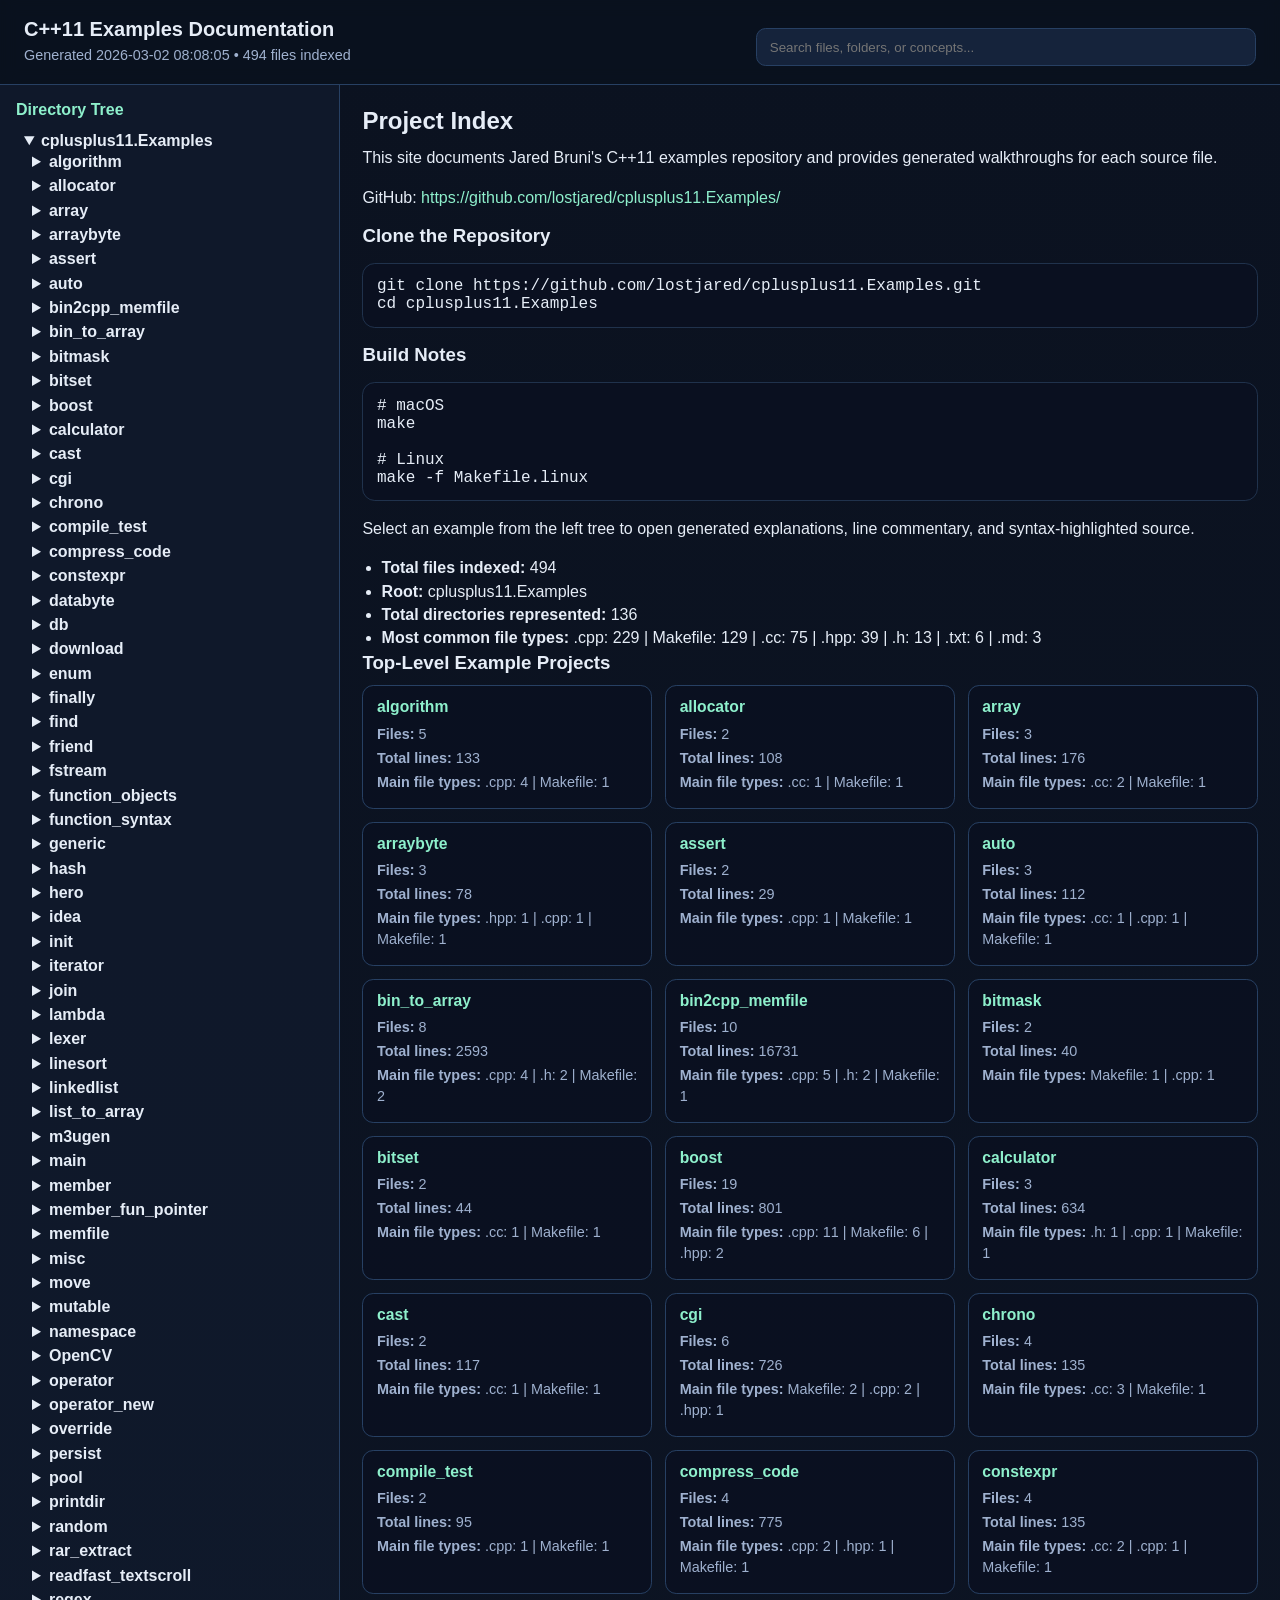
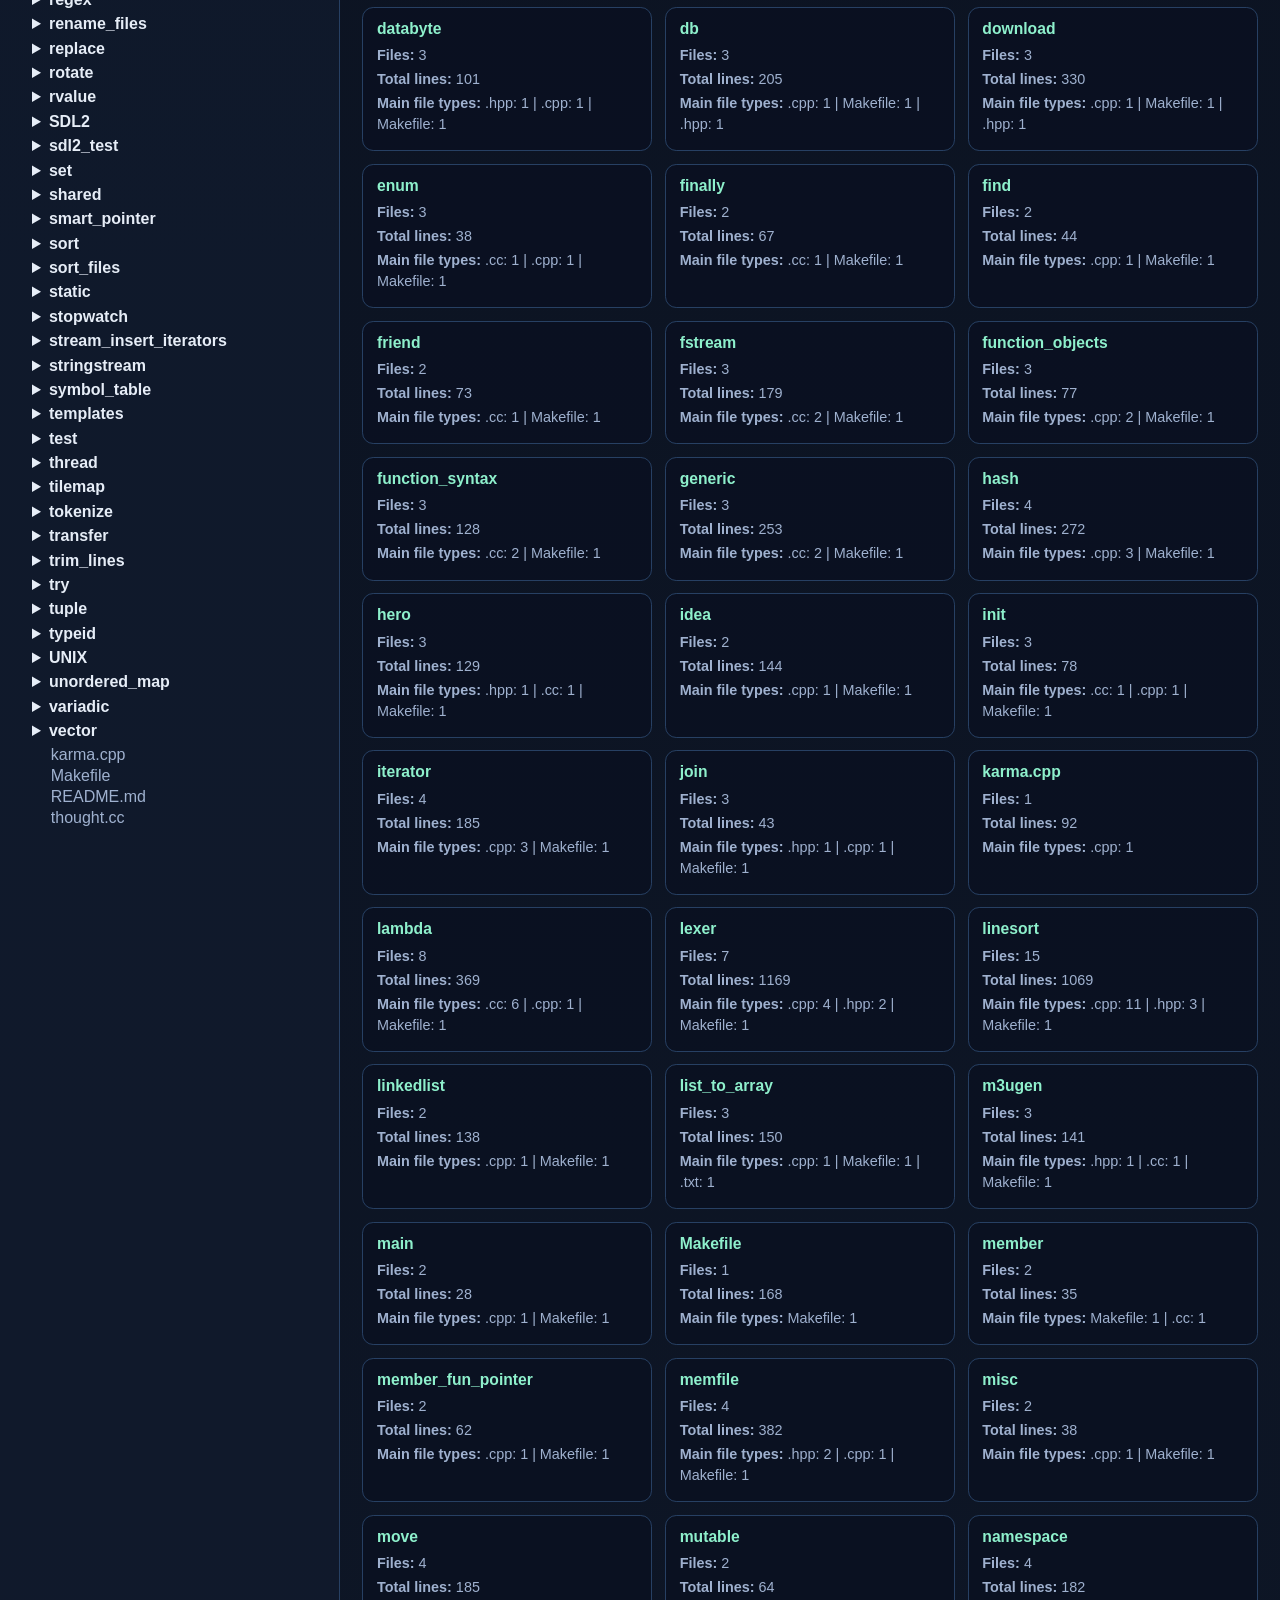
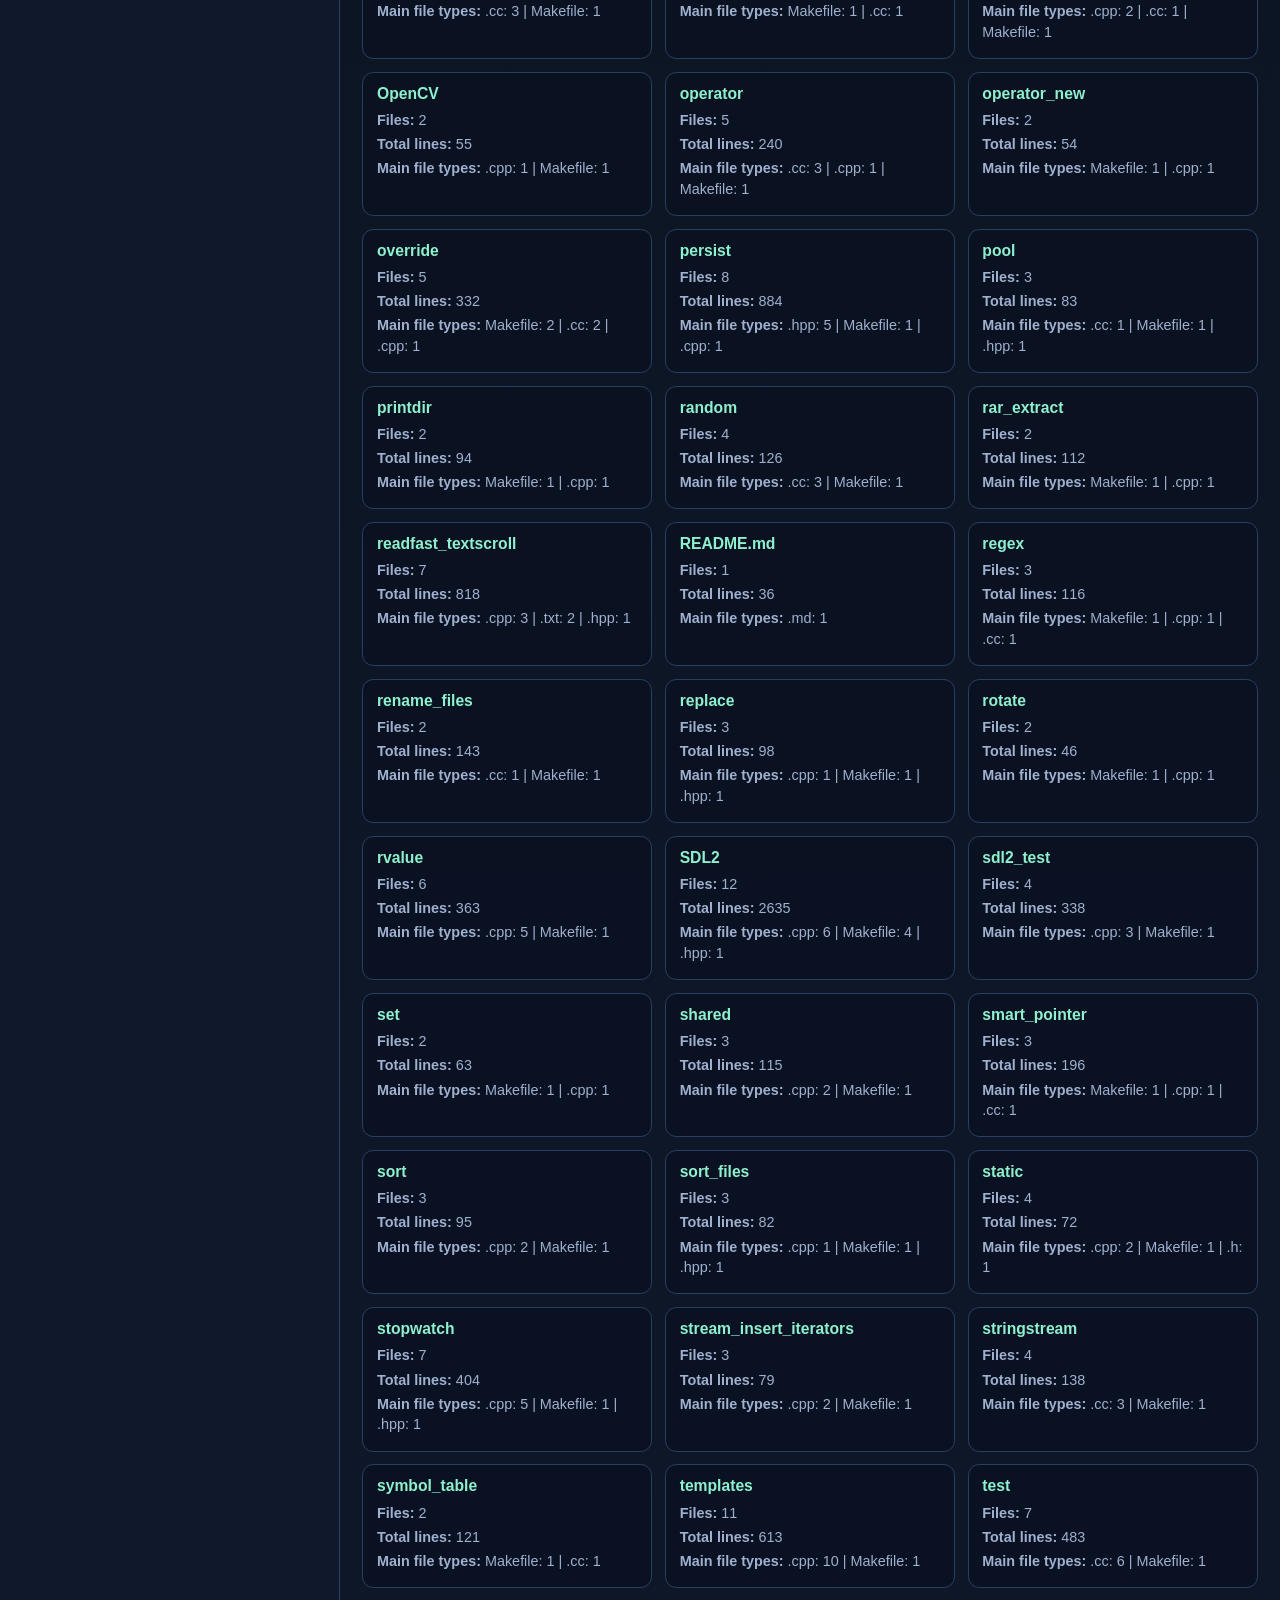
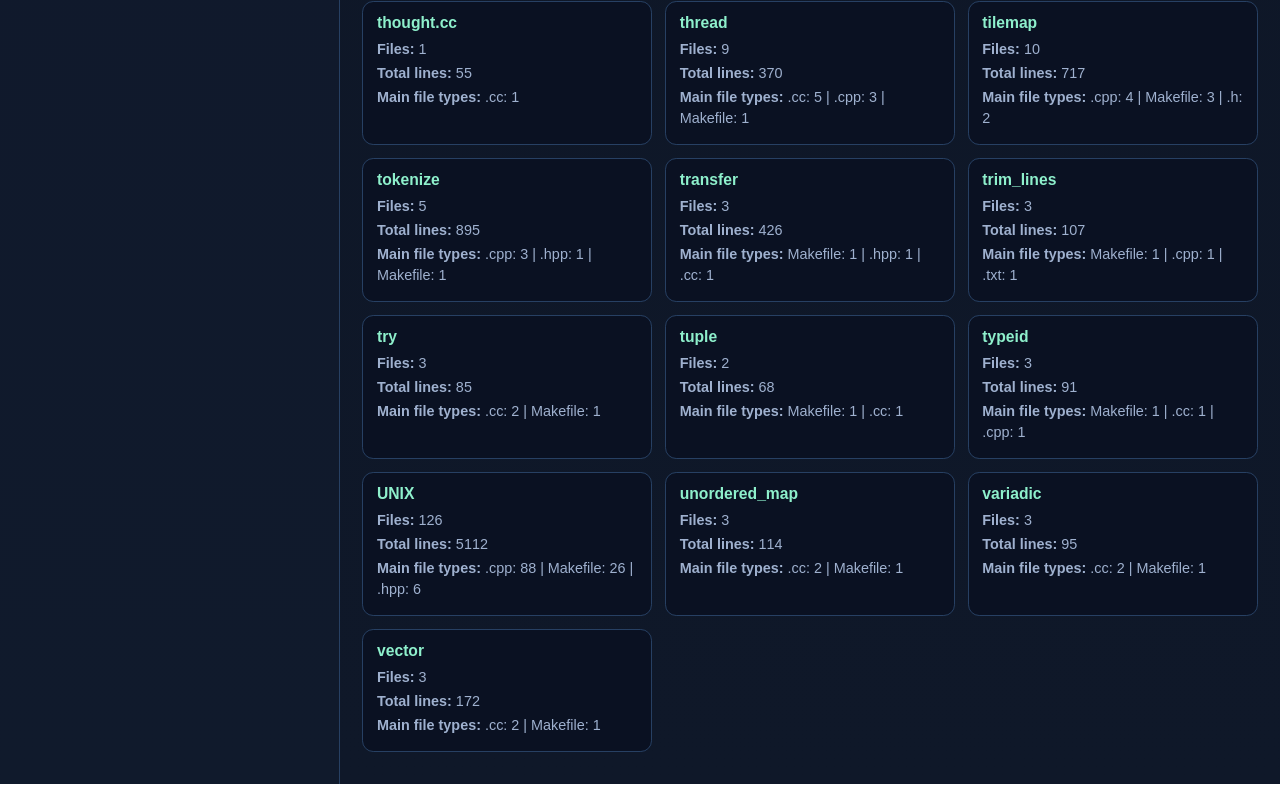
==== 11/index.html @ 13aecd10 "modern cplusplus examples website" ====
<!doctype html>
<html lang="en">
<head>
  <meta charset="UTF-8" />
  <meta name="viewport" content="width=device-width, initial-scale=1.0" />
  <meta http-equiv="Cache-Control" content="no-cache, no-store, must-revalidate" />
  <title>C++11 Examples Documentation</title>
  <link rel="stylesheet" href="assets/highlightjs/github-dark.min.css?v=20260302080805" />
  <link rel="stylesheet" href="assets/styles.css?v=20260302080805" />
</head>
<body>
  <header class="topbar">
    <div>
      <h1>C++11 Examples Documentation</h1>
      <p id="siteMeta"></p>
    </div>
    <input id="search" type="search" placeholder="Search files, folders, or concepts..." />
  </header>

  <main class="layout">
    <aside class="sidebar">
      <h2>Directory Tree</h2>
      <nav id="tree" class="tree"></nav>
    </aside>

    <section class="content" id="content">
      <div class="welcome">
        <h2>Project Index</h2>
        <p>This site documents Jared Bruni's C++11 examples repository and provides generated walkthroughs for each source file.</p>
        <p>
          GitHub: <a class="ext-link" href="https://github.com/lostjared/cplusplus11.Examples/" target="_blank" rel="noopener noreferrer">https://github.com/lostjared/cplusplus11.Examples/</a>
        </p>
        <h3>Clone the Repository</h3>
        <pre><code>git clone https://github.com/lostjared/cplusplus11.Examples.git
cd cplusplus11.Examples</code></pre>
        <h3>Build Notes</h3>
        <pre><code># macOS
make

# Linux
make -f Makefile.linux</code></pre>
        <p>Select an example from the left tree to open generated explanations, line commentary, and syntax-highlighted source.</p>
        <ul id="quickStats"></ul>
        <h3>Top-Level Example Projects</h3>
        <div id="projectCards" class="project-cards"></div>
      </div>
    </section>
  </main>

  <script src="data.js?v=20260302080805"></script>
  <script src="assets/highlightjs/highlight.min.js?v=20260302080805"></script>
  <script src="assets/app.js?v=20260302080805"></script>
</body>
</html>
---- 11/assets/highlightjs/github-dark.min.css ----
pre code.hljs{display:block;overflow-x:auto;padding:1em}code.hljs{padding:3px 5px}/*!
  Theme: GitHub Dark
  Description: Dark theme as seen on github.com
  Author: github.com
  Maintainer: @Hirse
  Updated: 2021-05-15

  Outdated base version: https://github.com/primer/github-syntax-dark
  Current colors taken from GitHub's CSS
*/.hljs{color:#c9d1d9;background:#0d1117}.hljs-doctag,.hljs-keyword,.hljs-meta .hljs-keyword,.hljs-template-tag,.hljs-template-variable,.hljs-type,.hljs-variable.language_{color:#ff7b72}.hljs-title,.hljs-title.class_,.hljs-title.class_.inherited__,.hljs-title.function_{color:#d2a8ff}.hljs-attr,.hljs-attribute,.hljs-literal,.hljs-meta,.hljs-number,.hljs-operator,.hljs-selector-attr,.hljs-selector-class,.hljs-selector-id,.hljs-variable{color:#79c0ff}.hljs-meta .hljs-string,.hljs-regexp,.hljs-string{color:#a5d6ff}.hljs-built_in,.hljs-symbol{color:#ffa657}.hljs-code,.hljs-comment,.hljs-formula{color:#8b949e}.hljs-name,.hljs-quote,.hljs-selector-pseudo,.hljs-selector-tag{color:#7ee787}.hljs-subst{color:#c9d1d9}.hljs-section{color:#1f6feb;font-weight:700}.hljs-bullet{color:#f2cc60}.hljs-emphasis{color:#c9d1d9;font-style:italic}.hljs-strong{color:#c9d1d9;font-weight:700}.hljs-addition{color:#aff5b4;background-color:#033a16}.hljs-deletion{color:#ffdcd7;background-color:#67060c}
---- 11/assets/styles.css ----
:root {
  color-scheme: light dark;
  --bg: #0b1220;
  --panel: #111b2e;
  --panel-2: #15233b;
  --text: #e6edf7;
  --muted: #9fb1cf;
  --accent: #6ea8fe;
  --accent-2: #8ef0cc;
  --border: #274063;
  --code: #0a1020;
}

* { box-sizing: border-box; }

body {
  margin: 0;
  font-family: Inter, Segoe UI, Roboto, Helvetica, Arial, sans-serif;
  background: linear-gradient(180deg, #0b1220 0%, #0f1829 100%);
  color: var(--text);
  min-height: 100vh;
}

.topbar {
  display: flex;
  justify-content: space-between;
  gap: 1rem;
  align-items: end;
  padding: 1.1rem 1.5rem;
  border-bottom: 1px solid var(--border);
  background: rgba(10, 18, 30, 0.94);
  position: sticky;
  top: 0;
  backdrop-filter: blur(8px);
  z-index: 10;
}

.topbar h1 { margin: 0; font-size: 1.25rem; }
.topbar p { margin: 0.3rem 0 0; color: var(--muted); font-size: 0.9rem; }

#search {
  width: min(500px, 48vw);
  padding: 0.65rem 0.8rem;
  border: 1px solid var(--border);
  border-radius: 0.6rem;
  background: var(--panel-2);
  color: var(--text);
}

.layout {
  display: grid;
  grid-template-columns: 340px 1fr;
  min-height: calc(100vh - 74px);
}

.sidebar {
  border-right: 1px solid var(--border);
  padding: 1rem;
  background: rgba(17, 27, 46, 0.72);
  overflow: auto;
}

.sidebar h2 {
  margin: 0 0 0.8rem;
  font-size: 1rem;
  color: var(--accent-2);
}

.tree details { margin-left: 0.5rem; }
.tree summary {
  cursor: pointer;
  color: var(--text);
  font-weight: 600;
  margin: 0.2rem 0;
}

.tree .file {
  display: block;
  color: var(--muted);
  text-decoration: none;
  margin: 0.18rem 0 0.18rem 1.1rem;
  border-left: 2px solid transparent;
  padding-left: 0.45rem;
}

.tree .file:hover,
.tree .file.active {
  color: var(--accent-2);
  border-left-color: var(--accent-2);
}

.content {
  padding: 1.2rem 1.4rem 2rem;
  overflow: auto;
}

.panel {
  background: rgba(21, 35, 59, 0.86);
  border: 1px solid var(--border);
  border-radius: 0.9rem;
  padding: 1rem;
  margin-bottom: 1rem;
}

.meta {
  display: grid;
  grid-template-columns: repeat(auto-fit, minmax(180px, 1fr));
  gap: 0.6rem;
  margin-top: 0.8rem;
}

.meta div {
  background: rgba(10, 16, 32, 0.8);
  border: 1px solid var(--border);
  border-radius: 0.6rem;
  padding: 0.45rem 0.6rem;
}

h2, h3 { margin: 0.2rem 0 0.7rem; }
p { margin-top: 0; line-height: 1.45; }
ul { margin: 0.2rem 0 0; padding-left: 1.2rem; line-height: 1.45; }

code, pre {
  font-family: ui-monospace, SFMono-Regular, Menlo, Consolas, Monaco, monospace;
}

pre {
  background: var(--code);
  border: 1px solid #20324c;
  border-radius: 0.8rem;
  padding: 0.85rem;
  overflow-x: auto;
}

.code-wrap {
  background: var(--code);
  border: 1px solid #20324c;
  border-radius: 0.8rem;
  overflow: auto;
}

.code-table {
  width: 100%;
  border-collapse: collapse;
  table-layout: fixed;
}

.code-table td {
  vertical-align: top;
  border-bottom: 1px solid rgba(39, 64, 99, 0.35);
}

.code-table tr:last-child td {
  border-bottom: none;
}

.code-table .ln {
  width: 64px;
  text-align: right;
  padding: 0.08rem 0.7rem;
  color: var(--muted);
  user-select: none;
  border-right: 1px solid rgba(39, 64, 99, 0.6);
}

.code-table .lc {
  padding: 0.08rem 0.8rem;
}

.code-table .lc code {
  display: block;
  white-space: pre;
}

.code-table .lc code.hljs {
  display: block;
  margin: 0;
  padding: 0;
  background: transparent;
}

.table {
  width: 100%;
  border-collapse: collapse;
  font-size: 0.92rem;
}

.table th, .table td {
  text-align: left;
  border-bottom: 1px solid var(--border);
  padding: 0.45rem 0.35rem;
  vertical-align: top;
}

.badge {
  display: inline-block;
  background: rgba(110, 168, 254, 0.2);
  color: #b8d4ff;
  border: 1px solid rgba(110, 168, 254, 0.5);
  border-radius: 999px;
  padding: 0.12rem 0.52rem;
  margin: 0.1rem 0.18rem 0.1rem 0;
  font-size: 0.8rem;
}

.empty { color: var(--muted); font-style: italic; }

.ext-link {
  color: var(--accent-2);
  text-decoration: none;
}

.ext-link:hover {
  text-decoration: underline;
}

.project-cards {
  display: grid;
  grid-template-columns: repeat(auto-fit, minmax(260px, 1fr));
  gap: 0.8rem;
}

.project-card {
  background: rgba(10, 16, 32, 0.78);
  border: 1px solid var(--border);
  border-radius: 0.7rem;
  padding: 0.75rem 0.85rem;
}

.project-card h4 {
  margin: 0 0 0.45rem;
  color: var(--accent-2);
  font-size: 0.98rem;
}

.project-card p {
  margin: 0.2rem 0;
  color: var(--muted);
  font-size: 0.9rem;
}

@media (max-width: 980px) {
  .layout { grid-template-columns: 1fr; }
  .sidebar { max-height: 36vh; border-right: none; border-bottom: 1px solid var(--border); }
  #search { width: 100%; }
  .topbar { align-items: stretch; flex-direction: column; }
}
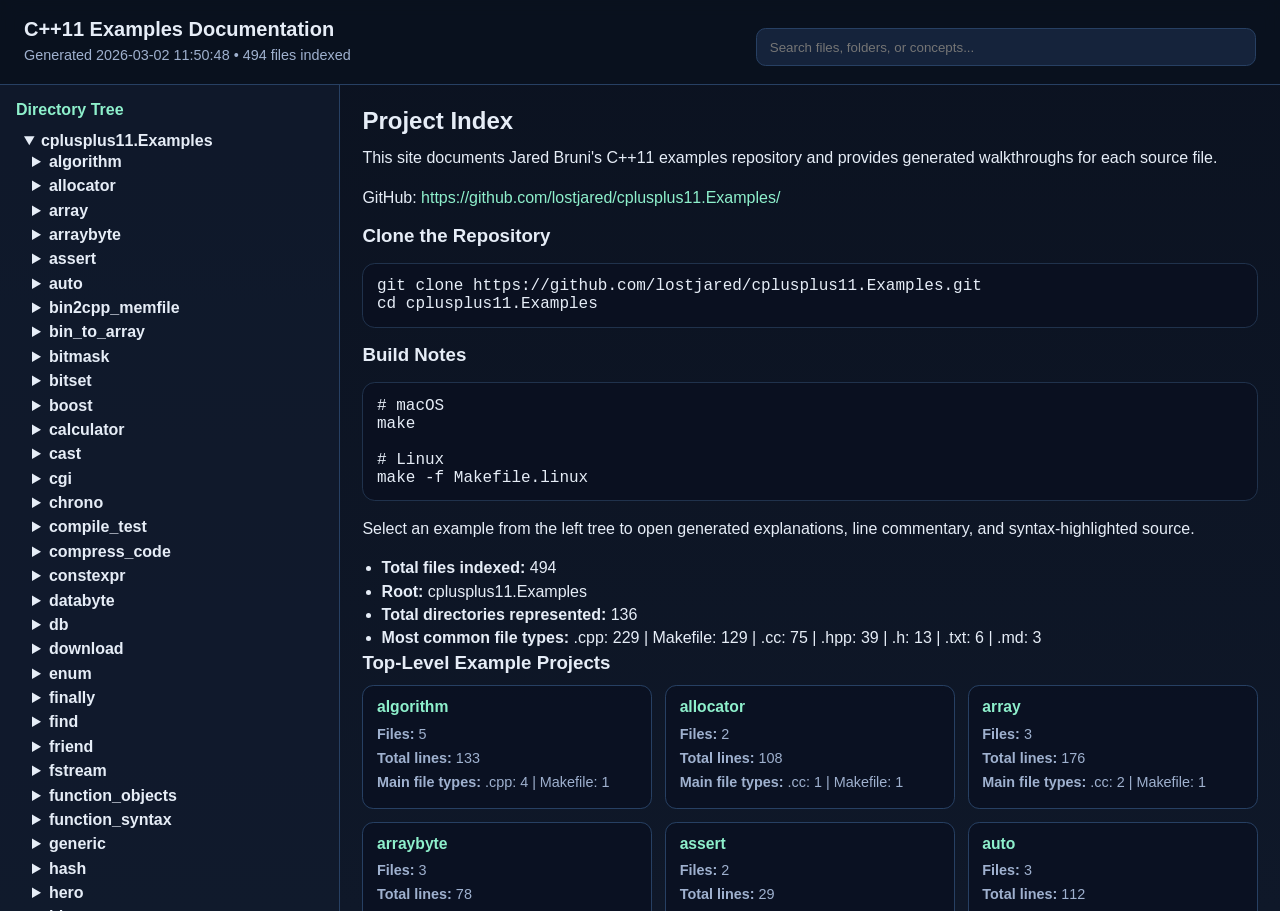
==== commit 342521c4: "scroll to top, better feature detection" ====
--- a/11/index.html
+++ b/11/index.html
@@ -5,8 +5,8 @@
   <meta name="viewport" content="width=device-width, initial-scale=1.0" />
   <meta http-equiv="Cache-Control" content="no-cache, no-store, must-revalidate" />
   <title>C++11 Examples Documentation</title>
-  <link rel="stylesheet" href="assets/highlightjs/github-dark.min.css?v=20260302080805" />
-  <link rel="stylesheet" href="assets/styles.css?v=20260302080805" />
+  <link rel="stylesheet" href="assets/highlightjs/github-dark.min.css?v=20260302115048" />
+  <link rel="stylesheet" href="assets/styles.css?v=20260302115048" />
 </head>
 <body>
   <header class="topbar">
@@ -47,8 +47,8 @@
     </section>
   </main>
 
-  <script src="data.js?v=20260302080805"></script>
-  <script src="assets/highlightjs/highlight.min.js?v=20260302080805"></script>
-  <script src="assets/app.js?v=20260302080805"></script>
+  <script src="data.js?v=20260302115048"></script>
+  <script src="assets/highlightjs/highlight.min.js?v=20260302115048"></script>
+  <script src="assets/app.js?v=20260302115048"></script>
 </body>
 </html>
--- a/11/assets/styles.css
+++ b/11/assets/styles.css
@@ -50,7 +50,7 @@
 .layout {
   display: grid;
   grid-template-columns: 340px 1fr;
-  min-height: calc(100vh - 74px);
+  height: calc(100vh - 74px);
 }
 
 .sidebar {
@@ -114,9 +114,16 @@
   border: 1px solid var(--border);
   border-radius: 0.6rem;
   padding: 0.45rem 0.6rem;
-}
-
-h2, h3 { margin: 0.2rem 0 0.7rem; }
+  min-width: 0;
+  overflow-wrap: anywhere;
+  word-break: break-word;
+}
+
+h2, h3 {
+  margin: 0.2rem 0 0.7rem;
+  overflow-wrap: anywhere;
+  word-break: break-word;
+}
 p { margin-top: 0; line-height: 1.45; }
 ul { margin: 0.2rem 0 0; padding-left: 1.2rem; line-height: 1.45; }
 
@@ -183,6 +190,7 @@
   width: 100%;
   border-collapse: collapse;
   font-size: 0.92rem;
+  table-layout: fixed;
 }
 
 .table th, .table td {
@@ -190,6 +198,14 @@
   border-bottom: 1px solid var(--border);
   padding: 0.45rem 0.35rem;
   vertical-align: top;
+  overflow-wrap: anywhere;
+  word-break: break-word;
+}
+
+.table th:first-child,
+.table td:first-child {
+  width: 72px;
+  white-space: nowrap;
 }
 
 .badge {
@@ -239,6 +255,44 @@
   font-size: 0.9rem;
 }
 
+.markdown-body {
+  line-height: 1.55;
+  overflow-wrap: anywhere;
+  word-break: break-word;
+}
+
+.markdown-body h1,
+.markdown-body h2,
+.markdown-body h3,
+.markdown-body h4,
+.markdown-body h5,
+.markdown-body h6 {
+  margin: 0.4rem 0 0.7rem;
+}
+
+.markdown-body p {
+  margin: 0.55rem 0;
+}
+
+.markdown-body ul,
+.markdown-body ol {
+  margin: 0.35rem 0 0.75rem;
+  padding-left: 1.25rem;
+}
+
+.markdown-body blockquote {
+  margin: 0.7rem 0;
+  padding: 0.1rem 0 0.1rem 0.8rem;
+  border-left: 3px solid rgba(110, 168, 254, 0.55);
+  color: var(--muted);
+}
+
+.markdown-body hr {
+  border: none;
+  border-top: 1px solid var(--border);
+  margin: 0.8rem 0;
+}
+
 @media (max-width: 980px) {
   .layout { grid-template-columns: 1fr; }
   .sidebar { max-height: 36vh; border-right: none; border-bottom: 1px solid var(--border); }
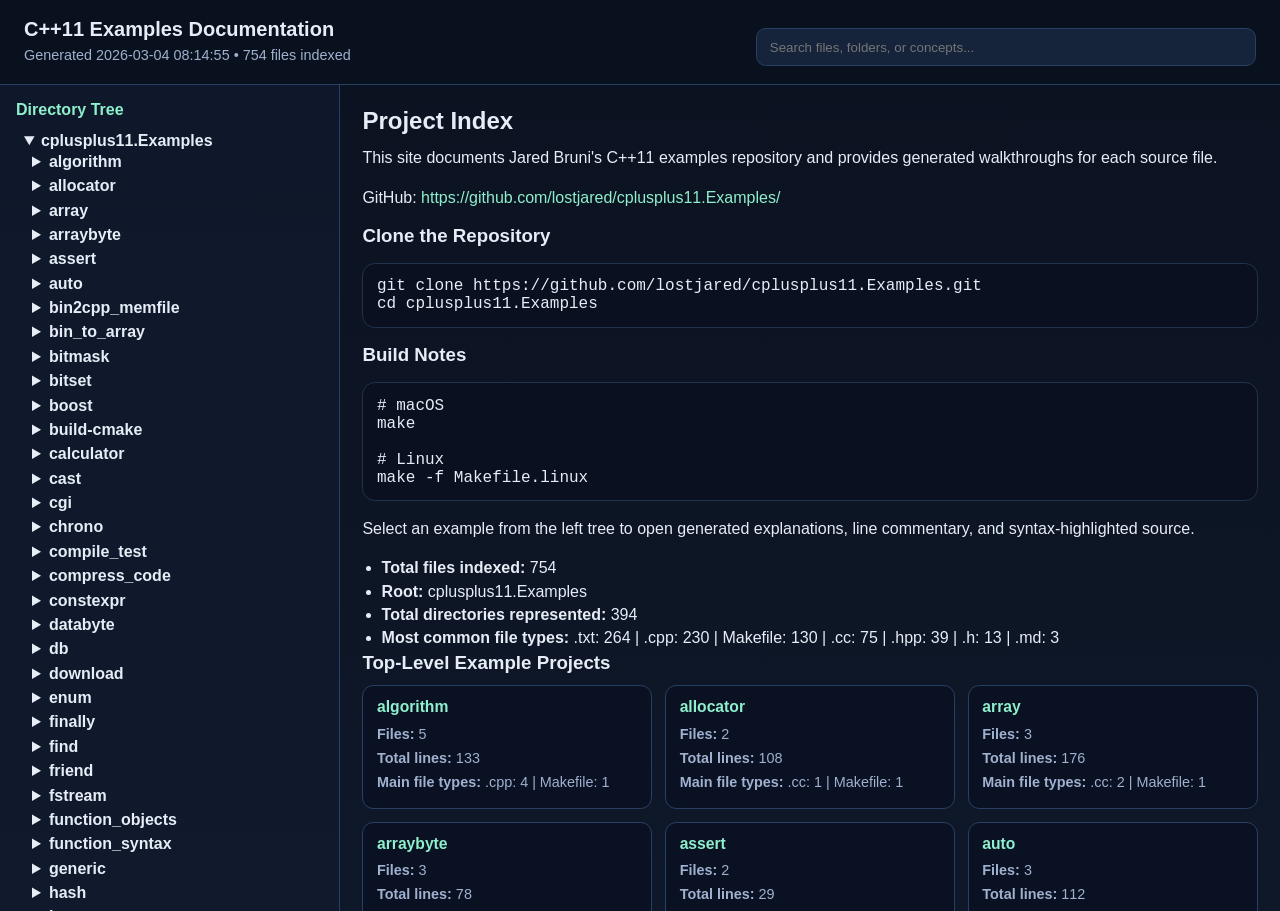
==== commit 01123f38: "docs update" ====
--- a/11/index.html
+++ b/11/index.html
@@ -5,8 +5,8 @@
   <meta name="viewport" content="width=device-width, initial-scale=1.0" />
   <meta http-equiv="Cache-Control" content="no-cache, no-store, must-revalidate" />
   <title>C++11 Examples Documentation</title>
-  <link rel="stylesheet" href="assets/highlightjs/github-dark.min.css?v=20260302115048" />
-  <link rel="stylesheet" href="assets/styles.css?v=20260302115048" />
+  <link rel="stylesheet" href="assets/highlightjs/github-dark.min.css?v=20260304081455" />
+  <link rel="stylesheet" href="assets/styles.css?v=20260304081455" />
 </head>
 <body>
   <header class="topbar">
@@ -47,8 +47,8 @@
     </section>
   </main>
 
-  <script src="data.js?v=20260302115048"></script>
-  <script src="assets/highlightjs/highlight.min.js?v=20260302115048"></script>
-  <script src="assets/app.js?v=20260302115048"></script>
+  <script src="data.js?v=20260304081455"></script>
+  <script src="assets/highlightjs/highlight.min.js?v=20260304081455"></script>
+  <script src="assets/app.js?v=20260304081455"></script>
 </body>
 </html>
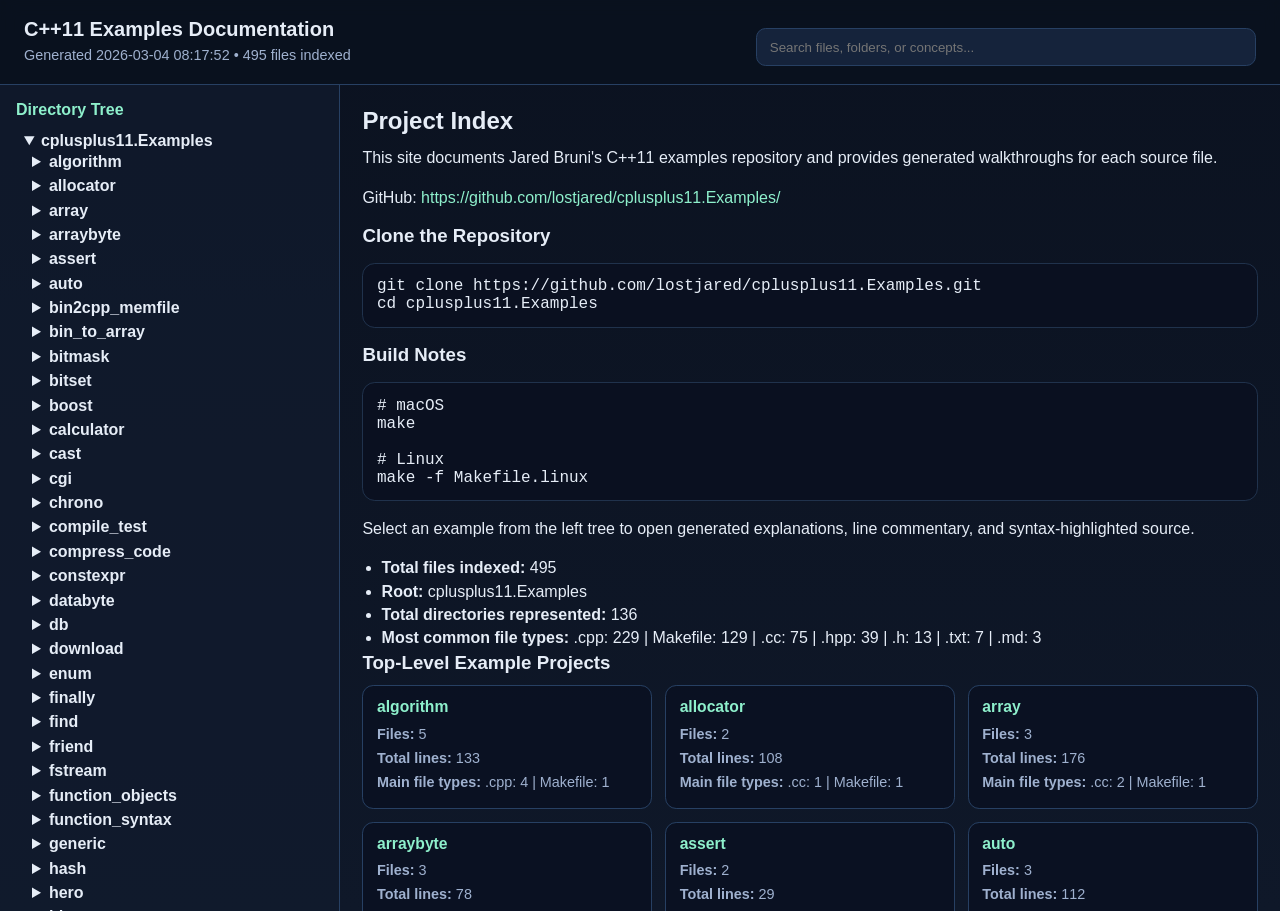
==== commit 1ace7bf3: "updated source" ====
--- a/11/index.html
+++ b/11/index.html
@@ -5,8 +5,8 @@
   <meta name="viewport" content="width=device-width, initial-scale=1.0" />
   <meta http-equiv="Cache-Control" content="no-cache, no-store, must-revalidate" />
   <title>C++11 Examples Documentation</title>
-  <link rel="stylesheet" href="assets/highlightjs/github-dark.min.css?v=20260304081455" />
-  <link rel="stylesheet" href="assets/styles.css?v=20260304081455" />
+  <link rel="stylesheet" href="assets/highlightjs/github-dark.min.css?v=20260304081752" />
+  <link rel="stylesheet" href="assets/styles.css?v=20260304081752" />
 </head>
 <body>
   <header class="topbar">
@@ -47,8 +47,8 @@
     </section>
   </main>
 
-  <script src="data.js?v=20260304081455"></script>
-  <script src="assets/highlightjs/highlight.min.js?v=20260304081455"></script>
-  <script src="assets/app.js?v=20260304081455"></script>
+  <script src="data.js?v=20260304081752"></script>
+  <script src="assets/highlightjs/highlight.min.js?v=20260304081752"></script>
+  <script src="assets/app.js?v=20260304081752"></script>
 </body>
 </html>
